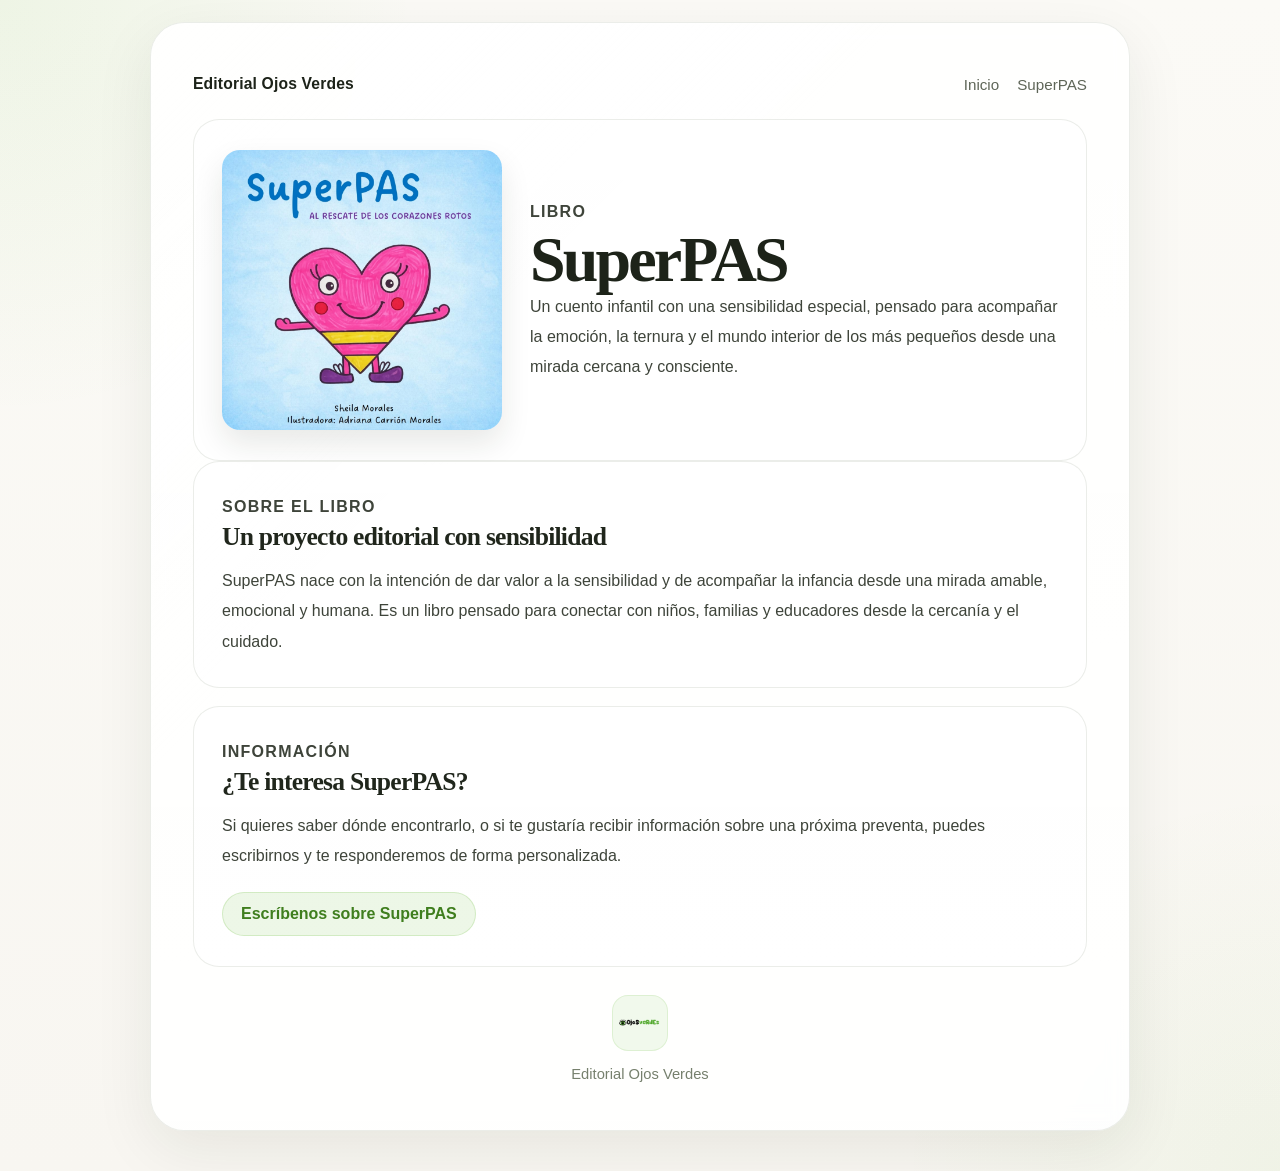
==== superpas.html @ 071a716d "Create superpas.html" ====
<!DOCTYPE html>
<html lang="es">
<head>
  <meta charset="UTF-8" />
  <meta name="viewport" content="width=device-width, initial-scale=1.0" />
  <title>SuperPAS | Editorial Ojos Verdes</title>
  <meta
    name="description"
    content="SuperPAS, un cuento infantil presentado por Editorial Ojos Verdes."
  />
  <link rel="stylesheet" href="styles.css" />
</head>
<body>
  <div class="page">
    <div class="shell">
      <main class="card">
        <div class="inner">

          <header class="site-header">
            <a class="header-brand" href="index.html">Editorial Ojos Verdes</a>
            <nav class="site-nav" aria-label="Navegación principal">
              <a href="index.html">Inicio</a>
              <a href="superpas.html">SuperPAS</a>
            </nav>
          </header>

          <section class="section featured-book featured-book-page">
            <div class="featured-book-grid">
              <div class="featured-book-cover">
                <img src="images/superpas.jpg" alt="Portada del libro SuperPAS" />
              </div>

              <div class="featured-book-content">
                <p class="section-label">Libro</p>
                <h1 class="page-title">SuperPAS</h1>
                <p class="book-lead">
                  Un cuento infantil con una sensibilidad especial, pensado para acompañar
                  la emoción, la ternura y el mundo interior de los más pequeños desde una
                  mirada cercana y consciente.
                </p>
              </div>
            </div>
          </section>

          <div class="content">
            <section class="section">
              <p class="section-label">Sobre el libro</p>
              <h2>Un proyecto editorial con sensibilidad</h2>
              <p>
                SuperPAS nace con la intención de dar valor a la sensibilidad y de acompañar
                la infancia desde una mirada amable, emocional y humana. Es un libro pensado
                para conectar con niños, familias y educadores desde la cercanía y el cuidado.
              </p>
            </section>

            <section class="section">
              <p class="section-label">Información</p>
              <h2>¿Te interesa SuperPAS?</h2>
              <p>
                Si quieres saber dónde encontrarlo, o si te gustaría recibir información
                sobre una próxima preventa, puedes escribirnos y te responderemos de forma
                personalizada.
              </p>
              <a class="button-link" href="mailto:ojosverdeseditorial@gmail.com?subject=Consulta%20sobre%20SuperPAS">
                Escríbenos sobre SuperPAS
              </a>
            </section>
          </div>

          <footer>
            <div class="footer-logo">
              <img src="images/logo-ojos-verdes.png" alt="Logo de Editorial Ojos Verdes" />
            </div>
            <div class="footer-text">Editorial Ojos Verdes</div>
          </footer>

        </div>
      </main>
    </div>
  </div>
</body>
</html>
---- styles.css ----
* {
  box-sizing: border-box;
}

:root {
  --bg: #f8f6f1;
  --bg-soft: #f3f0e8;
  --surface: rgba(255, 255, 255, 0.9);
  --surface-2: rgba(255, 255, 255, 0.75);
  --border: rgba(60, 78, 43, 0.1);
  --text: #1d2319;
  --muted: #5f6658;
  --green: #53b21c;
  --green-deep: #3f7e1e;
  --shadow: 0 18px 60px rgba(26, 35, 18, 0.08);
  --radius-xl: 34px;
  --radius-lg: 26px;
}

html {
  scroll-behavior: smooth;
}

body {
  margin: 0;
  min-height: 100vh;
  color: var(--text);
  background:
    radial-gradient(circle at top left, rgba(83, 178, 28, 0.08), transparent 24%),
    radial-gradient(circle at bottom right, rgba(83, 178, 28, 0.05), transparent 22%),
    linear-gradient(180deg, #fbfaf6 0%, var(--bg) 100%);
  font-family: -apple-system, BlinkMacSystemFont, "Segoe UI", Roboto, Helvetica, Arial, sans-serif;
}

.page {
  padding: 22px 14px 40px;
}

.shell {
  max-width: 980px;
  margin: 0 auto;
}

.card {
  background: var(--surface);
  border: 1px solid var(--border);
  border-radius: var(--radius-xl);
  box-shadow: var(--shadow);
  overflow: hidden;
  position: relative;
  backdrop-filter: blur(10px);
  -webkit-backdrop-filter: blur(10px);
}

.card::before {
  content: "";
  position: absolute;
  inset: 0;
  pointer-events: none;
  background:
    linear-gradient(135deg, rgba(255,255,255,0.38), transparent 36%),
    linear-gradient(180deg, transparent, rgba(255,255,255,0.14));
}

.inner {
  position: relative;
  z-index: 1;
  padding: 52px 42px 42px;
}

.hero {
  text-align: center;
  padding-bottom: 34px;
}

.hero-logo {
  display: inline-flex;
  align-items: center;
  justify-content: center;
  width: 138px;
  height: 138px;
  margin-bottom: 26px;
  border-radius: 34px;
  background: linear-gradient(180deg, rgba(83, 178, 28, 0.1), rgba(83, 178, 28, 0.03));
  border: 1px solid rgba(83, 178, 28, 0.12);
  overflow: hidden;
}

.hero-logo img {
  width: 106px;
  height: auto;
  display: block;
}

h1 {
  margin: 0;
  font-family: Georgia, "Times New Roman", serif;
  font-size: clamp(2.5rem, 5vw, 4.2rem);
  line-height: 1;
  letter-spacing: -0.045em;
  font-weight: 600;
  color: #1d2319;
}

.claim {
  margin: 18px auto 0;
  max-width: 650px;
  font-family: Georgia, "Times New Roman", serif;
  font-size: clamp(1.18rem, 2.3vw, 1.7rem);
  line-height: 1.4;
  color: #2d3428;
}

.intro {
  margin: 28px auto 0;
  max-width: 760px;
  font-size: 1.05rem;
  line-height: 1.95;
  color: var(--muted);
}

.content {
  display: grid;
  gap: 18px;
}

.section {
  background: var(--surface-2);
  border: 1px solid var(--border);
  border-radius: var(--radius-lg);
  padding: 30px 28px;
}

.section-label {
  margin: 0 0 10px 0;
  color: var(--green-deep);
  font-size: 0.82rem;
  font-weight: 800;
  letter-spacing: 0.08em;
  text-transform: uppercase;
}

.section h2 {
  margin: 0 0 14px 0;
  font-family: Georgia, "Times New Roman", serif;
  font-size: clamp(1.5rem, 2vw, 2.2rem);
  line-height: 1.15;
  letter-spacing: -0.03em;
  color: #20261c;
}

.section p {
  margin: 0;
  color: #3e443a;
  font-size: 1rem;
  line-height: 1.9;
}

.contact {
  text-align: center;
  padding: 34px 28px;
}

.contact p {
  max-width: 620px;
  margin: 0 auto;
  color: var(--muted);
  font-size: 1rem;
  line-height: 1.85;
}

.email {
  display: inline-block;
  margin-top: 16px;
  color: var(--text);
  text-decoration: none;
  font-weight: 600;
  font-size: 1.04rem;
  border-bottom: 1px solid rgba(83, 178, 28, 0.35);
  padding-bottom: 2px;
  word-break: break-word;
}

.email:hover {
  color: var(--green-deep);
  border-bottom-color: var(--green-deep);
}

footer {
  padding: 28px 0 2px;
  text-align: center;
  color: #76806d;
}

.footer-logo {
  display: inline-flex;
  align-items: center;
  justify-content: center;
  width: 56px;
  height: 56px;
  margin-bottom: 12px;
  border-radius: 16px;
  background: rgba(83, 178, 28, 0.08);
  border: 1px solid rgba(83, 178, 28, 0.12);
  overflow: hidden;
}

.footer-logo img {
  width: 42px;
  height: auto;
  display: block;
}

.footer-text {
  font-size: 0.92rem;
  line-height: 1.6;
}

@media (max-width: 720px) {
  .inner {
    padding: 34px 20px 28px;
  }

  .hero {
    padding-bottom: 26px;
  }

  .hero-logo {
    width: 112px;
    height: 112px;
    margin-bottom: 20px;
    border-radius: 28px;
  }

  .hero-logo img {
    width: 86px;
  }

  .intro,
  .section p,
  .contact p,
  .email {
    font-size: 0.98rem;
  }

  .section,
  .contact {
    padding: 24px 20px;
  }
  }
.site-header {
  display: flex;
  align-items: center;
  justify-content: space-between;
  gap: 20px;
  padding-bottom: 26px;
}

.header-brand {
  color: var(--text);
  text-decoration: none;
  font-weight: 600;
  font-size: 0.98rem;
  letter-spacing: 0.01em;
}

.site-nav {
  display: flex;
  align-items: center;
  gap: 18px;
}

.site-nav a {
  color: var(--muted);
  text-decoration: none;
  font-size: 0.95rem;
}

.site-nav a:hover {
  color: var(--green-deep);
}

.featured-book-grid {
  display: grid;
  grid-template-columns: 280px 1fr;
  gap: 28px;
  align-items: center;
}

.featured-book-cover img {
  width: 100%;
  max-width: 280px;
  height: auto;
  display: block;
  border-radius: 18px;
  box-shadow: 0 14px 30px rgba(26, 35, 18, 0.10);
}

.featured-book-content p + p {
  margin-top: 14px;
}

.button-link {
  display: inline-block;
  margin-top: 20px;
  padding: 12px 18px;
  border-radius: 999px;
  background: rgba(83, 178, 28, 0.10);
  border: 1px solid rgba(83, 178, 28, 0.18);
  color: var(--green-deep);
  text-decoration: none;
  font-weight: 600;
}

.button-link:hover {
  background: rgba(83, 178, 28, 0.16);
}

@media (max-width: 720px) {
  .site-header {
    flex-direction: column;
    align-items: flex-start;
    gap: 12px;
  }

  .site-nav {
    gap: 14px;
    flex-wrap: wrap;
  }

  .featured-book-grid {
    grid-template-columns: 1fr;
  }

  .featured-book-cover img {
    max-width: 220px;
  }
}
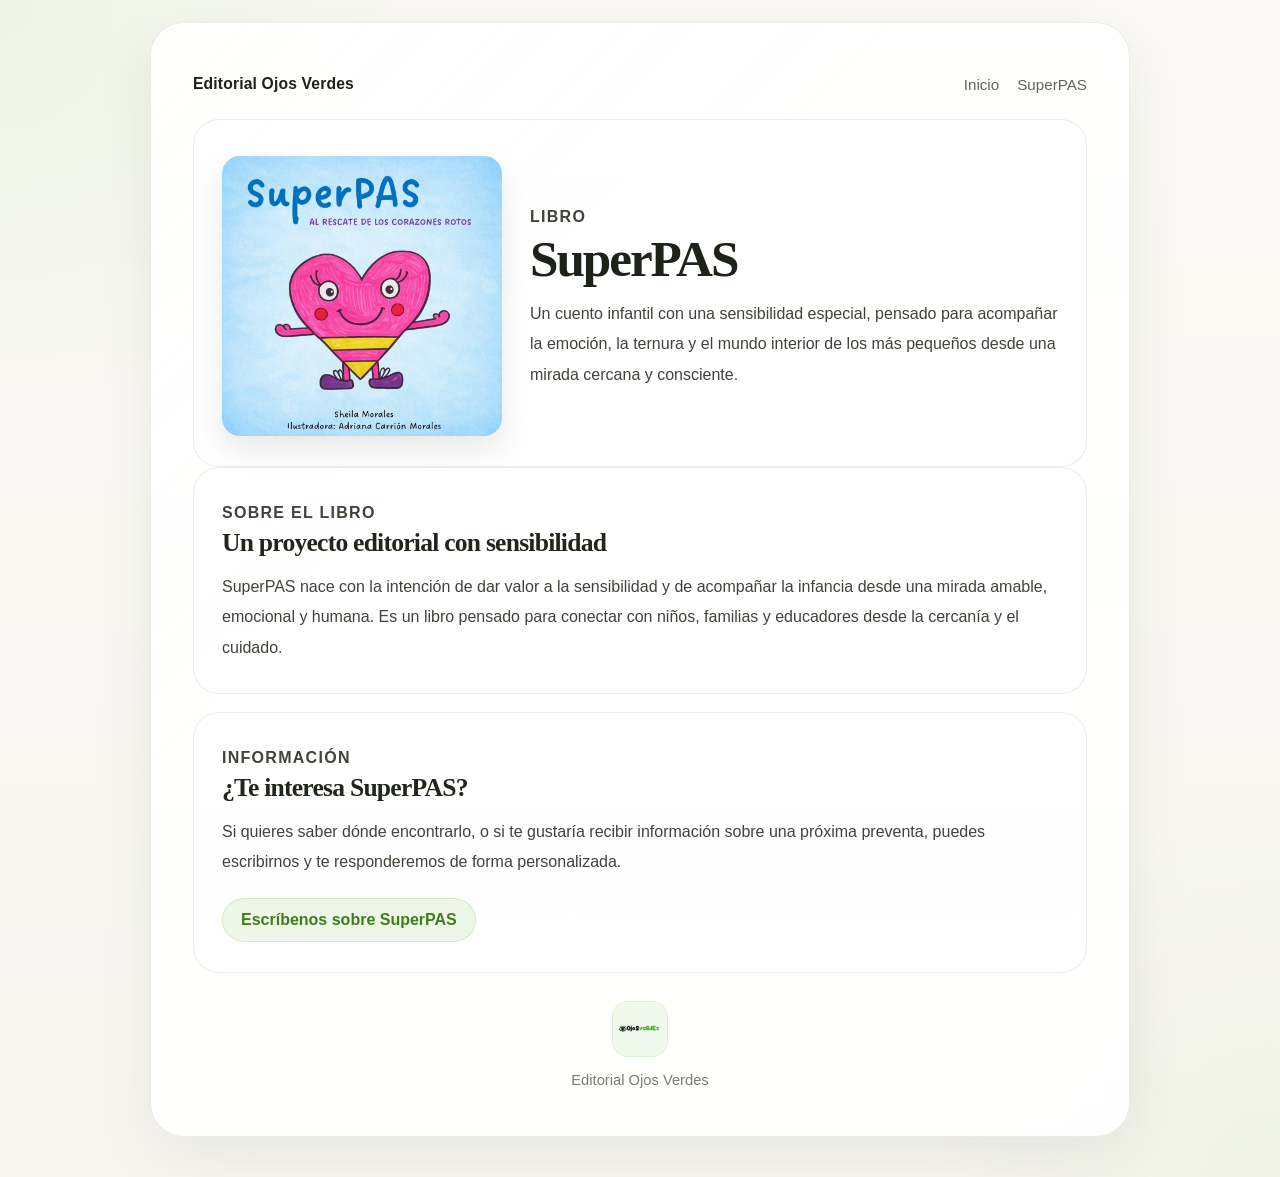
==== commit e9f7e6ef: "Update superpas.html" ====
--- a/superpas.html
+++ b/superpas.html
@@ -8,6 +8,7 @@
     name="description"
     content="SuperPAS, un cuento infantil presentado por Editorial Ojos Verdes."
   />
+  <link rel="icon" type="image/png" href="images/ojosverdesicon.png" />
   <link rel="stylesheet" href="styles.css" />
 </head>
 <body>
--- a/styles.css
+++ b/styles.css
@@ -336,3 +336,24 @@
     max-width: 220px;
   }
 }
+.featured-book-page {
+  padding-top: 36px;
+}
+
+.page-title {
+  margin: 0 0 14px 0;
+  font-family: Georgia, "Times New Roman", serif;
+  font-size: clamp(2rem, 4vw, 3.4rem);
+  line-height: 1.02;
+  letter-spacing: -0.04em;
+  font-weight: 600;
+  color: #1d2319;
+}
+
+.book-lead {
+  margin: 0;
+  max-width: 640px;
+  font-size: 1.06rem;
+  line-height: 1.9;
+  color: var(--muted);
+}
